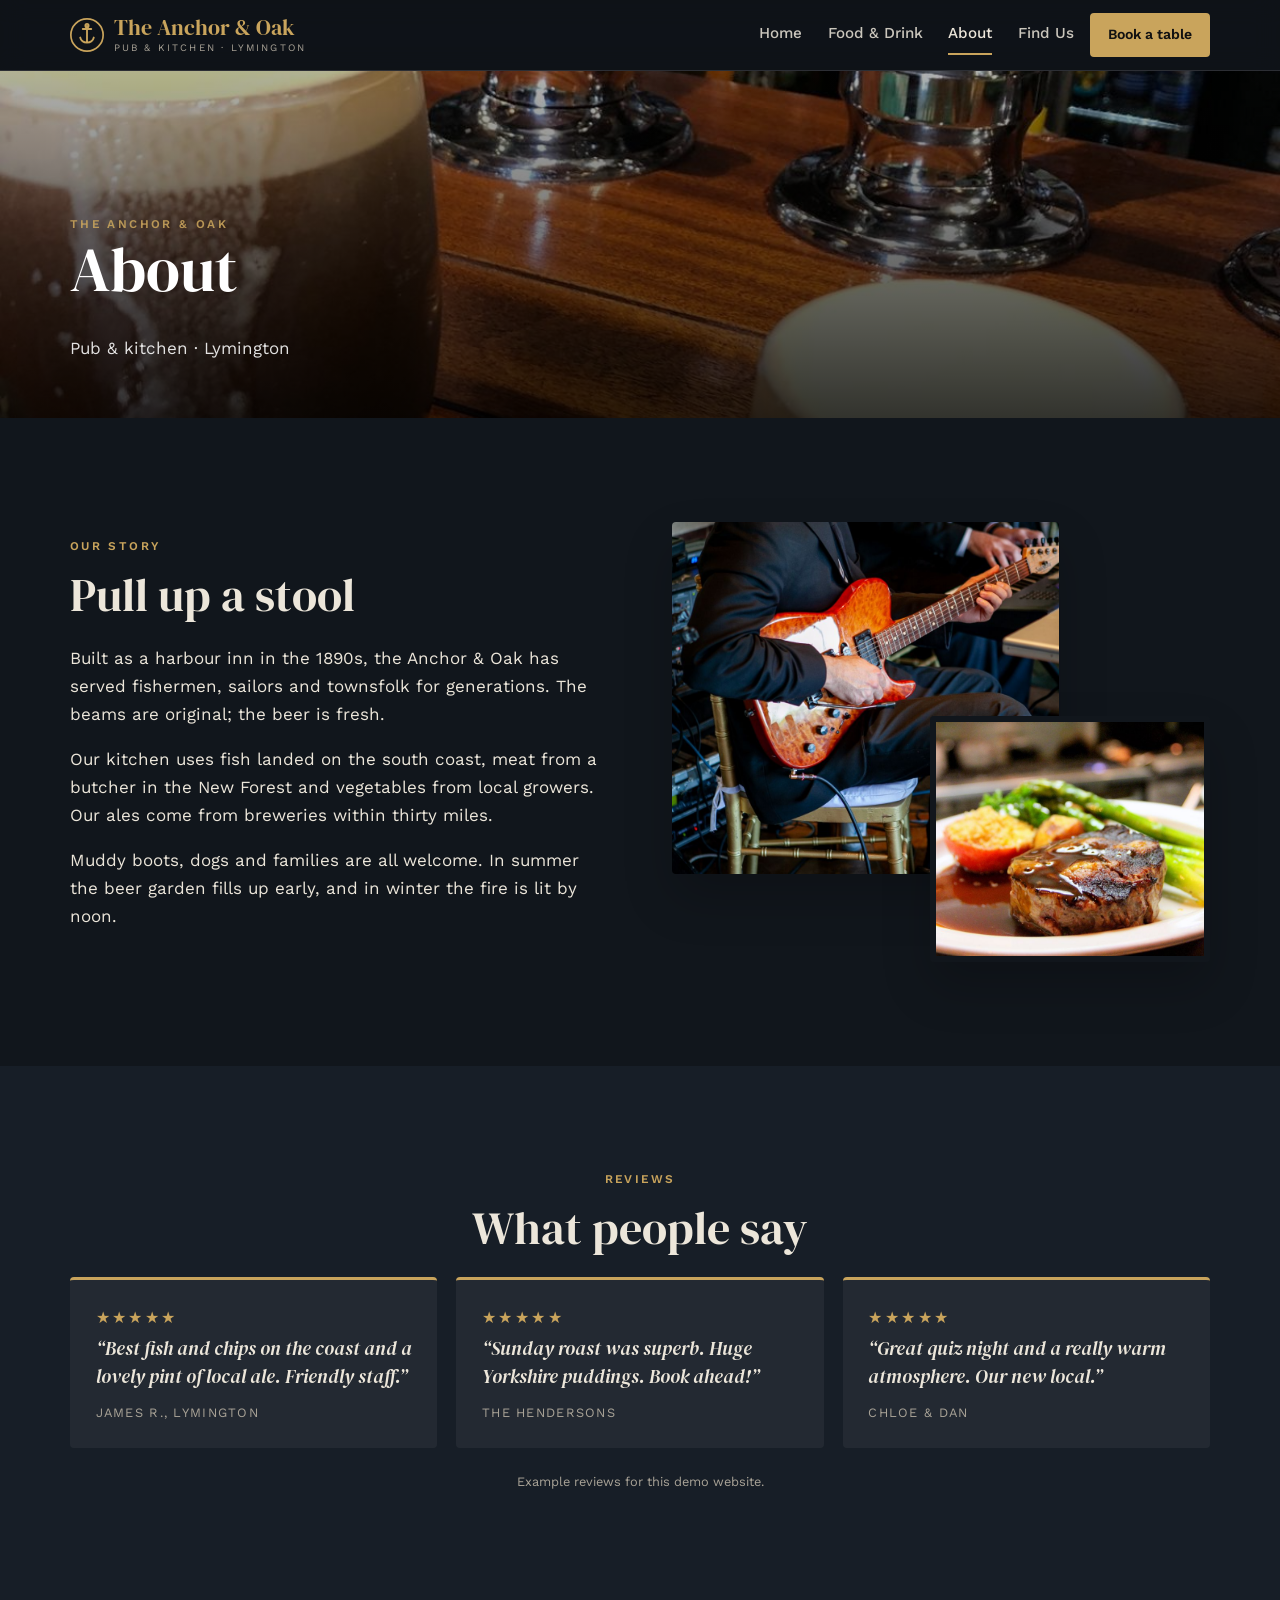
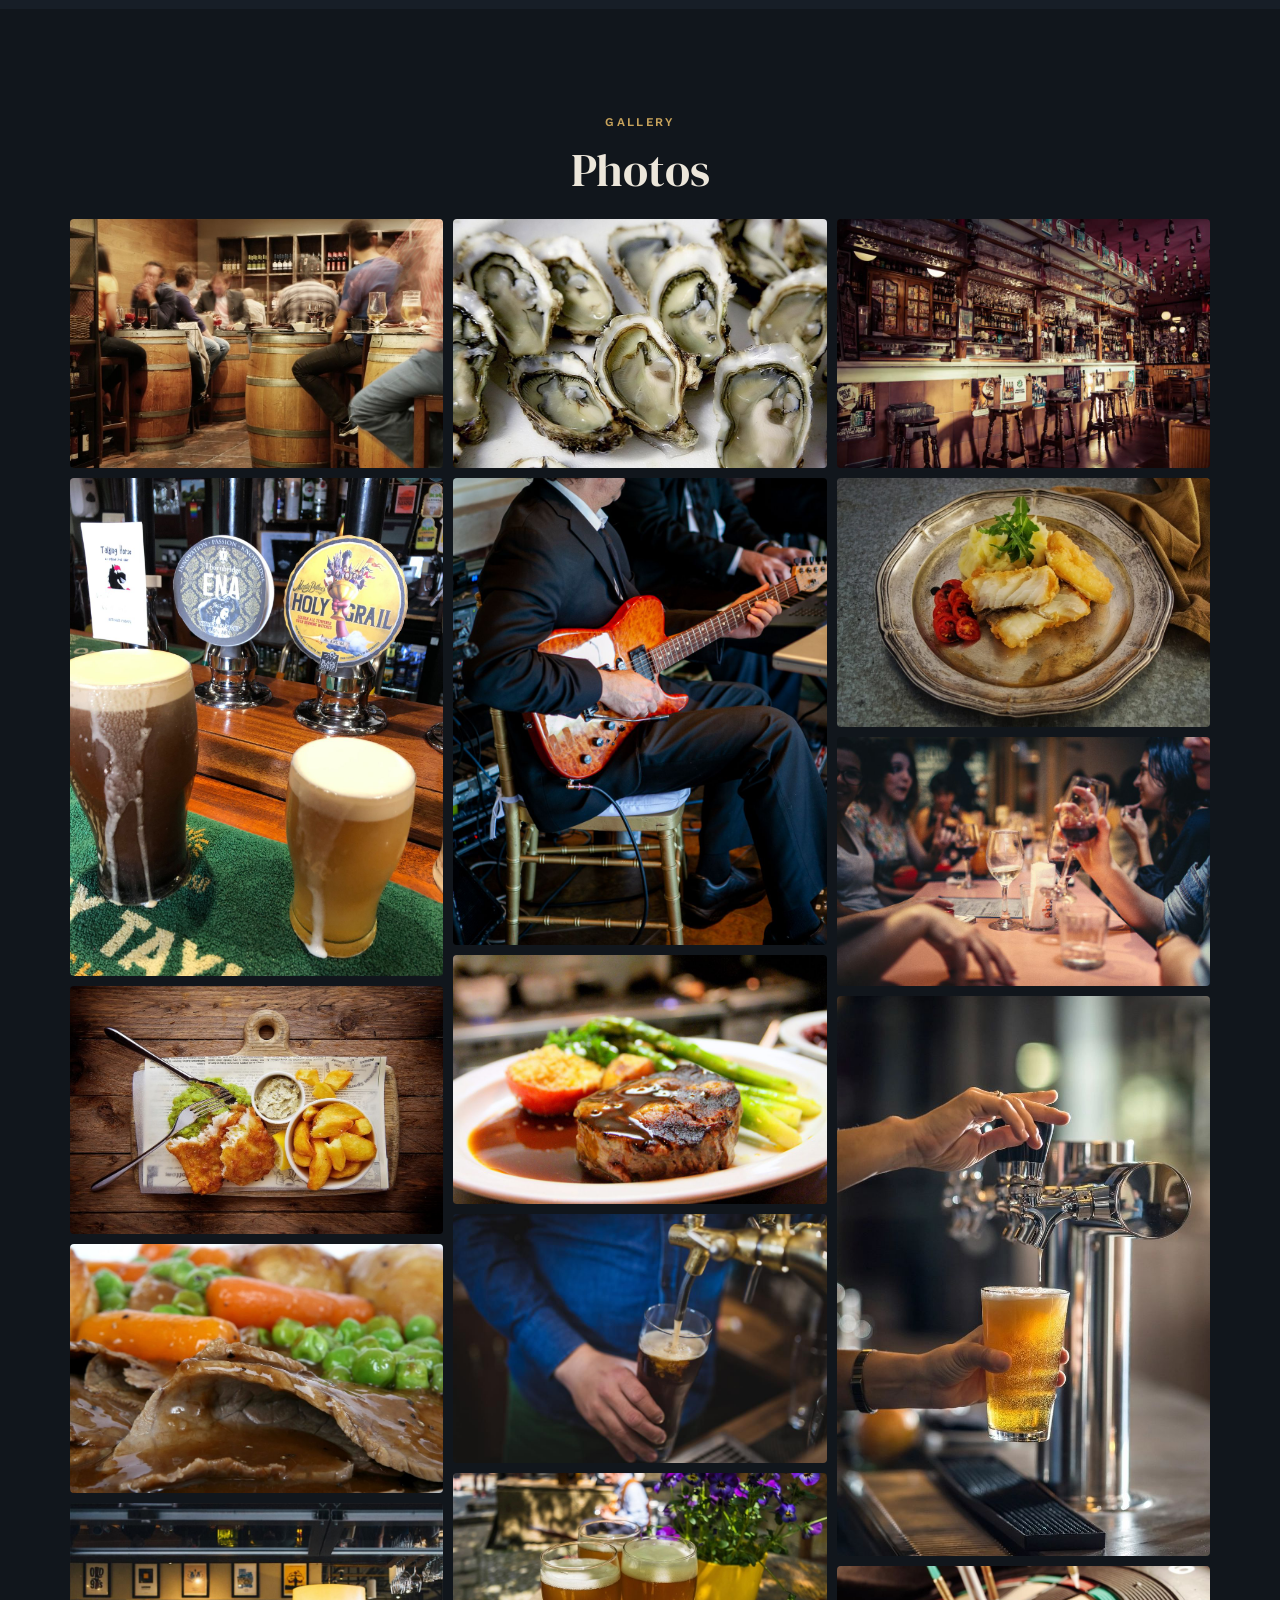
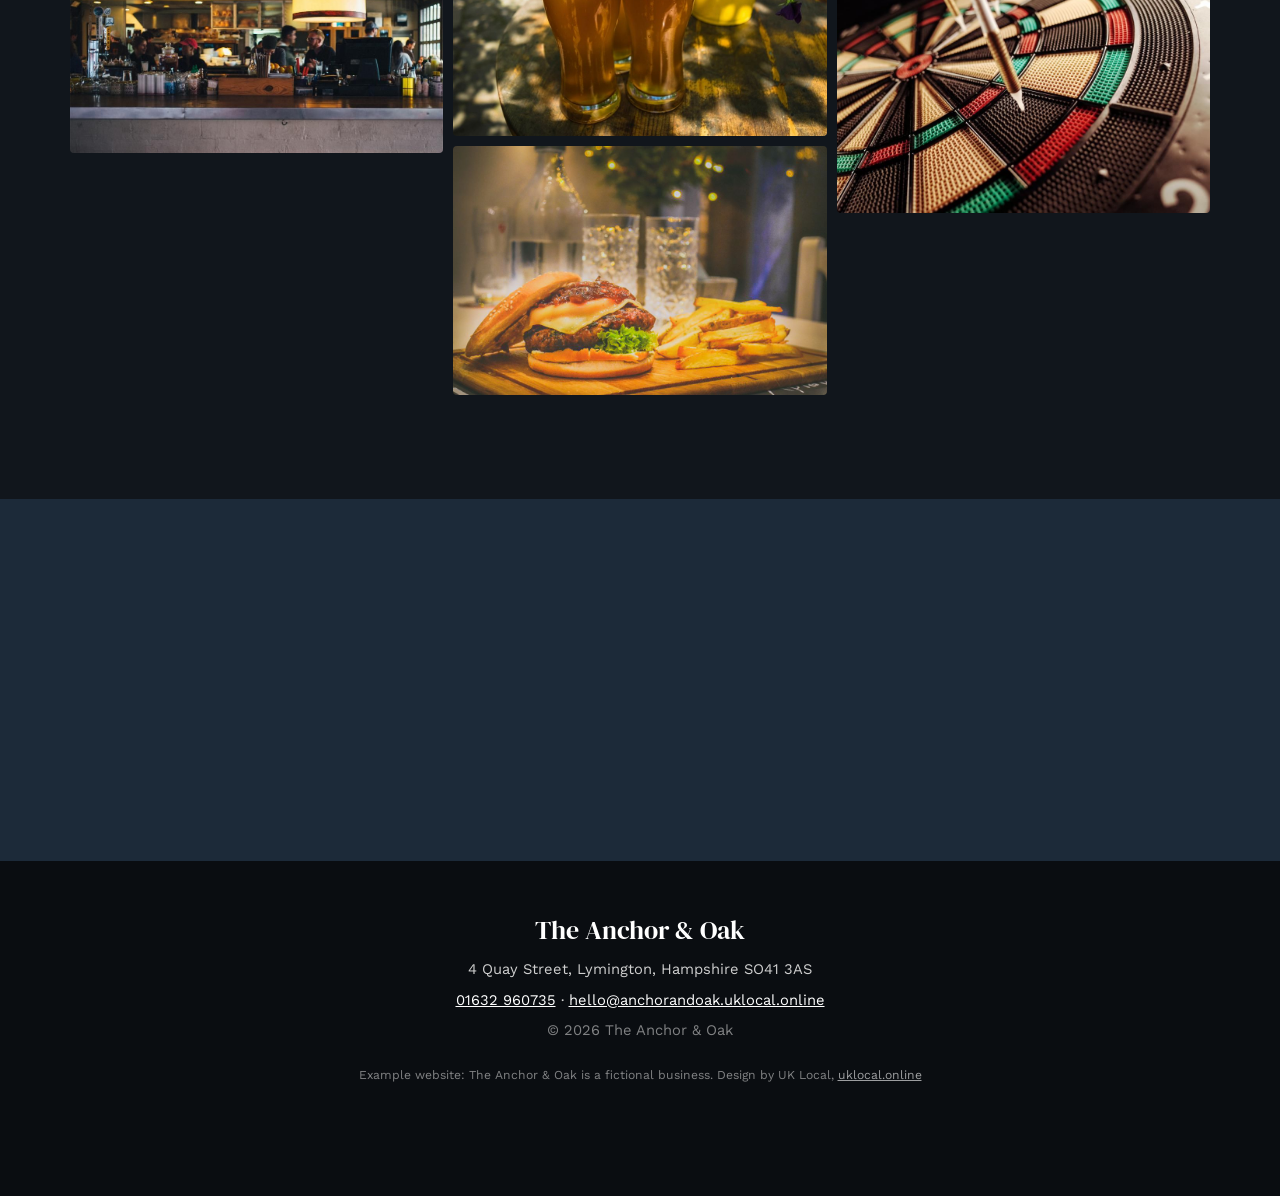
==== about.html @ 2f38d8e1 "Example website: The Anchor & Oak (UK example)" ====
<!doctype html><html lang="en-GB"><head><meta charset="utf-8"><meta name="viewport" content="width=device-width,initial-scale=1">
<title>About | The Anchor &amp; Oak</title><meta name="description" content="Built as a harbour inn in the 1890s, the Anchor &amp; Oak has served fishermen, sailors and townsfolk for generations. The beams are original; the beer is fresh."><meta name="robots" content="noindex"><meta name="theme-color" content="#1c2a39">
<meta property="og:title" content="The Anchor &amp; Oak"><meta property="og:description" content="Built as a harbour inn in the 1890s, the Anchor &amp; Oak has served fishermen, sailors and townsfolk for generations. The beams are original; the beer is fresh."><meta property="og:image" content="https://anchorandoak.uklocal.online/assets/images/b058.jpg">
<link rel="icon" href="data:image/svg+xml,%3Csvg%20viewBox%3D%220%200%2040%2040%22%20xmlns%3D%22http%3A//www.w3.org/2000/svg%22%3E%3Ccircle%20cx%3D%2220%22%20cy%3D%2220%22%20r%3D%2219%22%20fill%3D%22none%22%20stroke%3D%22%23c9a45c%22%20stroke-width%3D%222%22/%3E%3Cpath%20d%3D%22M20%209v20M15%2013h10M12%2023c1%204%204%206%208%206s7-2%208-6%22%20fill%3D%22none%22%20stroke%3D%22%23c9a45c%22%20stroke-width%3D%222.2%22%20stroke-linecap%3D%22round%22/%3E%3Ccircle%20cx%3D%2220%22%20cy%3D%229%22%20r%3D%222%22%20fill%3D%22none%22%20stroke%3D%22%23c9a45c%22%20stroke-width%3D%222%22/%3E%3C/svg%3E">
<link rel="preconnect" href="https://fonts.googleapis.com"><link rel="preconnect" href="https://fonts.gstatic.com" crossorigin>
<link href="https://fonts.googleapis.com/css2?family=DM+Serif+Display&family=Work+Sans:wght@400;500;600;700&display=swap" rel="stylesheet"><link rel="stylesheet" href="css/styles.css"></head><body class="">
<header class="nav"><div class="wrap nav-in"><a class="brand" href="index.html"><svg viewBox="0 0 40 40" aria-hidden="true"><circle cx="20" cy="20" r="19" fill="none" stroke="var(--b)" stroke-width="2"/><path d="M20 9v20M15 13h10M12 23c1 4 4 6 8 6s7-2 8-6" fill="none" stroke="var(--b)" stroke-width="2.2" stroke-linecap="round"/><circle cx="20" cy="9" r="2" fill="none" stroke="var(--b)" stroke-width="2"/></svg><span><b>The Anchor &amp; Oak</b><small>Pub &amp; kitchen · Lymington</small></span></a>
<nav class="links" id="links"><a href="index.html">Home</a><a href="menu.html">Food &amp; Drink</a><a href="about.html" class=on>About</a><a href="visit.html">Find Us</a></nav><a class="btn sm" href="tel:+441632960735">Book a table</a><button class="burger" id="burger" aria-label="Menu"><span></span><span></span><span></span></button></div></header><main><section class="phero"><img src="assets/images/011.jpg" alt=""><div class="shade"></div><div class="wrap rv"><p class="eyebrow">The Anchor &amp; Oak</p><h1>About</h1><p>Pub &amp; kitchen · Lymington</p></div></section>
<section class="s"><div class="wrap two"><div class="rv"><p class="eyebrow">Our story</p><h2>Pull up a stool</h2><p>Built as a harbour inn in the 1890s, the Anchor &amp; Oak has served fishermen, sailors and townsfolk for generations. The beams are original; the beer is fresh.</p><p>Our kitchen uses fish landed on the south coast, meat from a butcher in the New Forest and vegetables from local growers. Our ales come from breweries within thirty miles.</p><p>Muddy boots, dogs and families are all welcome. In summer the beer garden fills up early, and in winter the fire is lit by noon.</p></div><figure class="stack rv"><img class="a1" src="assets/images/105.jpg" alt="Live music on Fridays" loading="lazy"><img class="a2" src="assets/images/074.jpg" alt="Steak night" loading="lazy"></figure></div></section>
<section class="s alt"><div class="wrap"><p class="eyebrow center">Reviews</p><h2 class="center">What people say</h2><div class="quotes"><blockquote class="rv"><span class="stars">★★★★★</span>“Best fish and chips on the coast and a lovely pint of local ale. Friendly staff.”<cite>James R., Lymington</cite></blockquote><blockquote class="rv"><span class="stars">★★★★★</span>“Sunday roast was superb. Huge Yorkshire puddings. Book ahead!”<cite>The Hendersons</cite></blockquote><blockquote class="rv"><span class="stars">★★★★★</span>“Great quiz night and a really warm atmosphere. Our new local.”<cite>Chloe &amp; Dan</cite></blockquote></div><p class="exnote">Example reviews for this demo website.</p></div></section><section class="s" id="gallery"><div class="wrap"><p class="eyebrow center">Gallery</p><h2 class="center">Photos</h2><div class="gal"><a href="assets/images/b058.jpg" data-lb="A full house"><img src="assets/images/b058.jpg" alt="A full house" loading="lazy"></a><a href="assets/images/011.jpg" data-lb="Pints on the bar"><img src="assets/images/011.jpg" alt="Pints on the bar" loading="lazy"></a><a href="assets/images/b008.jpg" data-lb="Fish &amp; chips"><img src="assets/images/b008.jpg" alt="Fish &amp; chips" loading="lazy"></a><a href="assets/images/b026.jpg" data-lb="The Sunday roast"><img src="assets/images/b026.jpg" alt="The Sunday roast" loading="lazy"></a><a href="assets/images/060.jpg" data-lb="Inside the pub"><img src="assets/images/060.jpg" alt="Inside the pub" loading="lazy"></a><a href="assets/images/b145.jpg" data-lb="Local oysters"><img src="assets/images/b145.jpg" alt="Local oysters" loading="lazy"></a><a href="assets/images/105.jpg" data-lb="Live music on Fridays"><img src="assets/images/105.jpg" alt="Live music on Fridays" loading="lazy"></a><a href="assets/images/074.jpg" data-lb="Steak night"><img src="assets/images/074.jpg" alt="Steak night" loading="lazy"></a><a href="assets/images/013.jpg" data-lb="Pouring a fresh one"><img src="assets/images/013.jpg" alt="Pouring a fresh one" loading="lazy"></a><a href="assets/images/b087.jpg" data-lb="Afternoon in the beer garden"><img src="assets/images/b087.jpg" alt="Afternoon in the beer garden" loading="lazy"></a><a href="assets/images/039.jpg" data-lb="The Anchor burger"><img src="assets/images/039.jpg" alt="The Anchor burger" loading="lazy"></a><a href="assets/images/053.jpg" data-lb="The back bar"><img src="assets/images/053.jpg" alt="The back bar" loading="lazy"></a><a href="assets/images/b006.jpg" data-lb="Fresh fish, crisp batter"><img src="assets/images/b006.jpg" alt="Fresh fish, crisp batter" loading="lazy"></a><a href="assets/images/051.jpg" data-lb="Friends around the table"><img src="assets/images/051.jpg" alt="Friends around the table" loading="lazy"></a><a href="assets/images/b091.jpg" data-lb="On tap"><img src="assets/images/b091.jpg" alt="On tap" loading="lazy"></a><a href="assets/images/b051.jpg" data-lb="Darts by the fire"><img src="assets/images/b051.jpg" alt="Darts by the fire" loading="lazy"></a></div></div></section><section class="band"><div class="wrap rv"><p class="eyebrow" style="color:var(--b)">The Anchor &amp; Oak</p><h2>See you at the bar.</h2><p>4 Quay Street, Lymington, Hampshire SO41 3AS</p>
<div class="cta"><a class="btn" href="tel:+441632960735">📞 01632 960735</a><a class="btn ghost" style="color:#fff" href="https://wa.me/447700900735">WhatsApp</a><a class="btn ghost" style="color:#fff" href="https://www.google.com/maps/search/?api=1&query=Quay+Street%2C+Lymington%2C+Hampshire">Directions</a></div></div></section></main>
<footer class="foot"><div class="wrap"><b>The Anchor &amp; Oak</b><p>4 Quay Street, Lymington, Hampshire SO41 3AS</p>
<p><a href="tel:+441632960735">01632 960735</a> · <a href="mailto:hello@anchorandoak.uklocal.online">hello@anchorandoak.uklocal.online</a></p><p style="opacity:.6">© 2026 The Anchor &amp; Oak</p>
<p class="ex">Example website: The Anchor &amp; Oak is a fictional business. Design by UK Local, <a href="https://uklocal.online/">uklocal.online</a></p></div></footer>
<div class="mbar"><a class="call" href="tel:+441632960735">📞 Call</a><a href="https://wa.me/447700900735">💬 WhatsApp</a><a href="https://www.google.com/maps/search/?api=1&query=Quay+Street%2C+Lymington%2C+Hampshire">📍 Map</a></div>
<div class="lb" id="lb"><button aria-label="Close">×</button><img alt=""><p></p></div><script src="js/main.js"></script></body></html>
---- css/styles.css ----
:root{--bg:#11161c;--fg:#ece6da;--a:#1c2a39;--b:#c9a45c;--c:#171e27;--r:4px;--f1:'DM Serif Display',Georgia,serif;--f2:'Work Sans',system-ui,sans-serif;--mut:#a9a397;--card:rgba(255,255,255,.05);--line:rgba(255,255,255,.12)}
*{box-sizing:border-box}html{scroll-behavior:smooth}body{margin:0;background:var(--bg);color:var(--fg);font-family:var(--f2);line-height:1.65;-webkit-font-smoothing:antialiased;font-size:17px}
img{max-width:100%;display:block}a{color:inherit}.wrap{width:min(100% - 2.5rem,1140px);margin:auto}
h1,h2,h3{font-family:var(--f1);line-height:1.1;margin:0 0 .5em;font-weight:400;}h2{font-size:clamp(1.9rem,4vw,2.9rem)}h3{font-size:1.35rem}
.eyebrow{text-transform:uppercase;letter-spacing:.2em;font-size:.74rem;font-weight:600;color:var(--b);margin:0 0 .8rem}.center{text-align:center}.sub{color:var(--mut);max-width:640px}.center.sub{margin:0 auto 2.2rem}
.topstrip{background:var(--b);color:#fff;text-align:center;font-weight:600;font-size:.9rem;padding:.45rem 1rem}.topstrip a{color:#fff}
.nav{position:sticky;top:0;z-index:40;background:rgba(14,18,24,.86);backdrop-filter:blur(12px);-webkit-backdrop-filter:blur(12px);border-bottom:1px solid var(--line)}.nav-in{display:flex;align-items:center;gap:1rem;height:70px}
.brand{text-decoration:none;display:flex;align-items:center;gap:.6rem;margin-right:auto}.brand svg{width:34px;height:34px;flex:none}.brand span{display:flex;flex-direction:column;line-height:1}.brand b{font-family:var(--f1);font-size:1.4rem;color:var(--b);font-weight:400;}.brand small{font-size:.62rem;letter-spacing:.22em;text-transform:uppercase;color:var(--mut);margin-top:4px}
.links{display:flex;gap:1.6rem}.links a{text-decoration:none;font-weight:500;font-size:.95rem;opacity:.85;padding:6px 0;border-bottom:2px solid transparent}.links a:hover,.links a.on{opacity:1;border-color:var(--b)}
.btn{display:inline-flex;align-items:center;gap:.45rem;text-decoration:none;font-weight:600;padding:.85rem 1.4rem;border-radius:var(--r);background:var(--b);color:#111;border:2px solid var(--b);transition:.25s;font-family:var(--f2);font-size:1rem}.btn:hover{transform:translateY(-2px);filter:brightness(1.07)}.btn.ghost{background:transparent;color:inherit;border-color:currentColor}.btn.sm{padding:.55rem 1rem;font-size:.88rem}.btn.alt{background:var(--a);border-color:var(--a);color:#fff}
.burger{display:none;background:none;border:0;width:42px;height:42px;cursor:pointer;color:inherit;padding:0}.burger span{display:block;height:2px;background:currentColor;margin:7px 8px;transition:.3s}
@media(max-width:860px){.links{position:fixed;inset:70px 0 auto 0;flex-direction:column;gap:0;background:var(--bg);padding:.5rem 1.25rem 1.25rem;transform:translateY(-150%);transition:.35s;box-shadow:0 20px 40px rgba(0,0,0,.2)}.links.open{transform:none}.links a{padding:14px 0;border-bottom:1px solid var(--line);font-size:1.05rem}.burger{display:block}.nav .btn.sm{display:none}}
.hero{position:relative;color:#fff;overflow:hidden}.hero .bgimg{position:absolute;inset:0;width:100%;height:100%;object-fit:cover;animation:kb 18s ease-out both}@keyframes kb{from{transform:scale(1.12)}to{transform:scale(1)}}
.hero .shade{position:absolute;inset:0;background:linear-gradient(180deg,rgba(0,0,0,.25) 0%,rgba(0,0,0,.4) 45%,rgba(0,0,0,.86) 100%)}.hero-in{position:relative;max-width:760px}
.hero.full{min-height:clamp(580px,90vh,860px);display:flex;align-items:flex-end}.hero.full .hero-in{padding:clamp(7rem,22vh,12rem) 0 4.5rem}
.hero h1{font-size:clamp(2.5rem,7vw,4.8rem);margin-bottom:.5rem}.hero h1 em{font-style:normal;color:var(--b)}.hero .lead{font-size:1.15rem;opacity:.94;max-width:600px;margin:0}
.cta{display:flex;flex-wrap:wrap;gap:.75rem;margin-top:1.6rem}.badges{display:flex;flex-wrap:wrap;gap:.5rem;margin-top:1.8rem}.badges span{font-size:.8rem;padding:.4rem .85rem;border-radius:99px;background:rgba(255,255,255,.14);border:1px solid rgba(255,255,255,.3);backdrop-filter:blur(6px)}
.hero.split{color:var(--fg);background:var(--c)}.hero.split .grid2{display:grid;grid-template-columns:1.05fr 1fr;align-items:center;gap:3rem;min-height:clamp(560px,82vh,760px);padding:3rem 0}.hero.split .badges span{background:var(--bg);border-color:var(--line);color:var(--fg)}.hero.split h1 em{color:var(--b)}
.hero.split .pic{position:relative;height:clamp(420px,70vh,620px)}.hero.split .pic img{position:absolute;object-fit:cover;border-radius:var(--r);box-shadow:0 30px 60px rgba(0,0,0,.18)}.hero.split .pic .p1{top:0;left:0;width:82%;height:86%}.hero.split .pic .p2{right:0;bottom:0;width:48%;height:46%;border:6px solid var(--c)}
.hcard{position:absolute;left:-6%;bottom:8%;background:var(--bg);color:var(--fg);border-radius:var(--r);padding:.9rem 1.2rem;box-shadow:0 18px 40px rgba(0,0,0,.18);font-size:.9rem;line-height:1.35}.hcard b{display:block;font-family:var(--f1);font-size:1.15rem;color:var(--a)}
.hero.block{background:var(--a)}.hero.block .grid2{display:grid;grid-template-columns:1.1fr 1fr;min-height:clamp(560px,80vh,760px)}.hero.block .hero-in{padding:4rem clamp(1.25rem,5vw,4.5rem) 4rem max(1.25rem,calc((100vw - 1140px)/2));align-self:center;max-width:none}.hero.block .pic{position:relative;min-height:340px}.hero.block .pic img{position:absolute;inset:0;width:100%;height:100%;object-fit:cover}.hero.block .pic .tag{position:absolute;left:1.2rem;bottom:1.2rem;background:var(--b);color:#fff;font-weight:700;padding:.6rem 1rem;border-radius:var(--r);font-size:.95rem}
.hero.block h1{font-size:clamp(2.6rem,6.5vw,4.9rem);line-height:1}
@media(max-width:860px){.hero.split .grid2{grid-template-columns:1fr;gap:2rem;min-height:0;padding:2rem 0 3rem}.hero.split .pic{height:360px;order:-1}.hcard{left:auto;right:4%;bottom:-4%}.hero.block .grid2{grid-template-columns:1fr}.hero.block .pic{order:-1;min-height:260px}.hero.block .hero-in{padding:2.5rem 1.25rem 3rem}}
section.s{padding:clamp(4rem,9vw,6.5rem) 0}.alt{background:var(--c)}.two{display:grid;grid-template-columns:1fr 1fr;gap:clamp(2rem,5vw,4.5rem);align-items:center}
@media(max-width:860px){.two{grid-template-columns:1fr}}
.stack{position:relative;min-height:440px;margin:0}.stack img{position:absolute;object-fit:cover;border-radius:var(--r);box-shadow:0 24px 50px rgba(0,0,0,.2)}.stack .a1{left:0;top:0;width:72%;height:80%}.stack .a2{right:0;bottom:0;width:52%;height:56%;border:6px solid var(--bg)}
.ticks{list-style:none;padding:0;margin:1.2rem 0 0}.ticks li{padding:.45rem 0 .45rem 1.8rem;position:relative}.ticks li:before{content:'';position:absolute;left:0;top:.95rem;width:10px;height:10px;border-radius:50%;background:var(--b)}
.feats{display:grid;grid-template-columns:repeat(auto-fit,minmax(240px,1fr));gap:1.2rem}.feat{background:var(--card);border-radius:var(--r);overflow:hidden;box-shadow:0 10px 30px rgba(0,0,0,.08);transition:.3s}.feat:hover{transform:translateY(-5px)}.feat img{width:100%;aspect-ratio:4/3;object-fit:cover}.feat div{padding:1.1rem 1.25rem 1.3rem}.feat p{margin:0;color:var(--mut);font-size:.95rem}.feat h3{margin-bottom:.25rem}.feat .price{display:inline-block;margin-top:.7rem;font-weight:700;color:var(--b);font-size:.95rem}
.feats.ov .feat{position:relative;aspect-ratio:3/4;box-shadow:none}.feats.ov .feat img{position:absolute;inset:0;height:100%;aspect-ratio:auto}.feats.ov .feat div{position:absolute;inset:auto 0 0 0;padding:4rem 1.3rem 1.3rem;background:linear-gradient(transparent,rgba(0,0,0,.9));color:#fff}.feats.ov .feat p{color:#ddd}@media(max-width:860px){.feats.ov .feat{aspect-ratio:4/3}}
.strip{display:grid;grid-template-columns:2fr 1fr 1fr;grid-auto-rows:220px;gap:10px}.strip a:first-child{grid-row:span 2}.strip img{width:100%;height:100%;object-fit:cover;transition:.4s}.strip a{overflow:hidden;border-radius:var(--r)}.strip a:hover img{transform:scale(1.06)}@media(max-width:700px){.strip{grid-template-columns:1fr 1fr;grid-auto-rows:150px}}
.quotes{display:grid;grid-template-columns:repeat(auto-fit,minmax(260px,1fr));gap:1.2rem}.quotes blockquote{margin:0;padding:1.6rem;background:var(--card);border-radius:var(--r);border-top:3px solid var(--b);font-family:var(--f1);font-size:1.18rem;line-height:1.45;font-style:italic}.quotes .stars{color:var(--b);letter-spacing:.15em;font-style:normal;font-size:1rem;display:block;margin-bottom:.4rem}.quotes cite{display:block;margin-top:.9rem;font-family:var(--f2);font-style:normal;font-size:.8rem;color:var(--mut);letter-spacing:.1em;text-transform:uppercase}
.exnote{font-size:.8rem;color:var(--mut);text-align:center;margin-top:1.4rem}
.band{background:var(--a);color:#fff;text-align:center;padding:4.5rem 0}.band h2{color:#fff}.band p{opacity:.85}.band .cta{justify-content:center}
.phero{position:relative;color:#fff;padding:9rem 0 3.5rem;overflow:hidden}.phero img{position:absolute;inset:0;width:100%;height:100%;object-fit:cover}.phero .shade{position:absolute;inset:0;background:linear-gradient(180deg,rgba(0,0,0,.3),rgba(0,0,0,.8))}.phero .wrap{position:relative}.phero h1{font-size:clamp(2.3rem,6vw,3.9rem)}.phero p{opacity:.88;margin:0}
.menu{display:grid;grid-template-columns:repeat(auto-fit,minmax(320px,1fr));gap:1.4rem}.mcard{background:var(--card);padding:1.8rem;border-radius:var(--r);box-shadow:0 8px 24px rgba(0,0,0,.06);border-left:4px solid var(--b)}.mcard h3{margin:0}.mcard .mnote{color:var(--mut);font-size:.9rem;margin:.1rem 0 .9rem}.mcard ul{list-style:none;padding:0;margin:0}.mcard li{display:flex;align-items:baseline;gap:.6rem;padding:.6rem 0;border-bottom:1px dashed var(--line)}.mcard li:last-child{border:0}.mcard li span{flex:1}.mcard li b{white-space:nowrap;color:var(--b);font-weight:700}
.note{font-size:.9rem;color:var(--mut);text-align:center;margin-top:2rem}
.events{display:grid;grid-template-columns:repeat(auto-fit,minmax(220px,1fr));gap:1rem}.ev{border:1px solid var(--line);border-radius:var(--r);padding:1.4rem;background:var(--card)}.ev b{display:block;font-family:var(--f1);font-size:1.5rem;color:var(--b);font-weight:400}.ev span{color:var(--fg);opacity:.85}
.svcs{display:grid;grid-template-columns:repeat(auto-fit,minmax(300px,1fr));gap:1.2rem}.svc{display:grid;grid-template-columns:120px 1fr;background:#fff;border:1px solid var(--line);border-radius:var(--r);overflow:hidden;box-shadow:0 6px 18px rgba(15,27,45,.06);transition:.25s}.svc:hover{transform:translateY(-4px);box-shadow:0 14px 30px rgba(15,27,45,.12)}.svc img{width:100%;height:100%;object-fit:cover}.svc div{padding:1.1rem 1.2rem}.svc h3{margin:0 0 .2rem;font-size:1.45rem}.svc p{margin:0;color:var(--mut);font-size:.95rem;line-height:1.45}.svc .price{display:inline-block;margin-top:.6rem;background:var(--c);color:var(--a);font-weight:700;font-size:.85rem;padding:.25rem .7rem;border-radius:99px}
.svcs.big .svc{grid-template-columns:1fr}.svcs.big .svc img{aspect-ratio:16/9;height:auto}
.steps{display:grid;grid-template-columns:repeat(3,1fr);gap:1.2rem;counter-reset:s}.step{background:#fff;border-radius:var(--r);padding:1.6rem;border-top:4px solid var(--b);box-shadow:0 6px 18px rgba(15,27,45,.06)}.step:before{counter-increment:s;content:counter(s);display:grid;place-items:center;width:44px;height:44px;border-radius:50%;background:var(--a);color:#fff;font-family:var(--f1);font-size:1.4rem;font-weight:700;margin-bottom:.8rem}.step h3{margin:0 0 .3rem}.step p{margin:0;color:var(--mut)}@media(max-width:860px){.steps{grid-template-columns:1fr}}
.chips{display:flex;flex-wrap:wrap;gap:.5rem;margin:1.2rem 0}.chips span{background:#fff;border:1px solid var(--line);border-radius:99px;padding:.4rem .9rem;font-weight:500;font-size:.92rem}
.gal{columns:3 260px;column-gap:10px}.gal a{display:block;margin-bottom:10px;border-radius:var(--r);overflow:hidden;break-inside:avoid}.gal img{width:100%;transition:.4s}.gal a:hover img{transform:scale(1.04)}
.lb{position:fixed;inset:0;background:rgba(0,0,0,.92);display:none;align-items:center;justify-content:center;z-index:99;padding:1rem}.lb.on{display:flex}.lb img{max-height:86vh;max-width:94vw;border-radius:6px}.lb p{position:absolute;bottom:1.2rem;color:#fff;width:100%;text-align:center;margin:0}.lb button{position:absolute;top:1rem;right:1rem;background:none;border:0;color:#fff;font-size:2.2rem;cursor:pointer}
dl.info{display:grid;grid-template-columns:auto 1fr;gap:.75rem 1.4rem;margin:1.4rem 0}dl.info dt{font-weight:700;color:var(--b);text-transform:uppercase;font-size:.75rem;letter-spacing:.15em;padding-top:.3rem}dl.info dd{margin:0}dl.info a{color:inherit;font-weight:600}
.hours{width:100%;border-collapse:collapse;margin:1rem 0}.hours td{padding:.7rem 0;border-bottom:1px solid var(--line)}.hours td:last-child{text-align:right;font-weight:600}
.map iframe{width:100%;height:440px;border:0;border-radius:var(--r);filter:grayscale(.3) invert(.9) hue-rotate(180deg)}
.foot{background:#0a0d11;color:#cfcfcf;padding:3rem 0 6.5rem;text-align:center;font-size:.92rem}.foot b{font-family:var(--f1);font-size:1.6rem;color:#fff;font-weight:400;}.foot a{color:#fff}.foot p{margin:.4rem 0}.foot .ex{margin-top:1.4rem;font-size:.76rem;opacity:.6}
.mbar{position:fixed;left:0;right:0;bottom:0;display:none;z-index:50;background:var(--a);box-shadow:0 -6px 20px rgba(0,0,0,.2);padding-bottom:env(safe-area-inset-bottom)}.mbar a{flex:1;text-align:center;color:#fff;text-decoration:none;font-weight:600;padding:14px 4px;font-size:.95rem}.mbar a.call{background:var(--b);color:#111}.mbar a+a{border-left:1px solid rgba(255,255,255,.18)}@media(max-width:860px){.mbar{display:flex}}
.rv{opacity:0;transform:translateY(26px);transition:opacity .8s ease,transform .8s ease}.rv.in{opacity:1;transform:none}
@media(prefers-reduced-motion:reduce){.rv{opacity:1;transform:none;transition:none}.hero .bgimg{animation:none}}
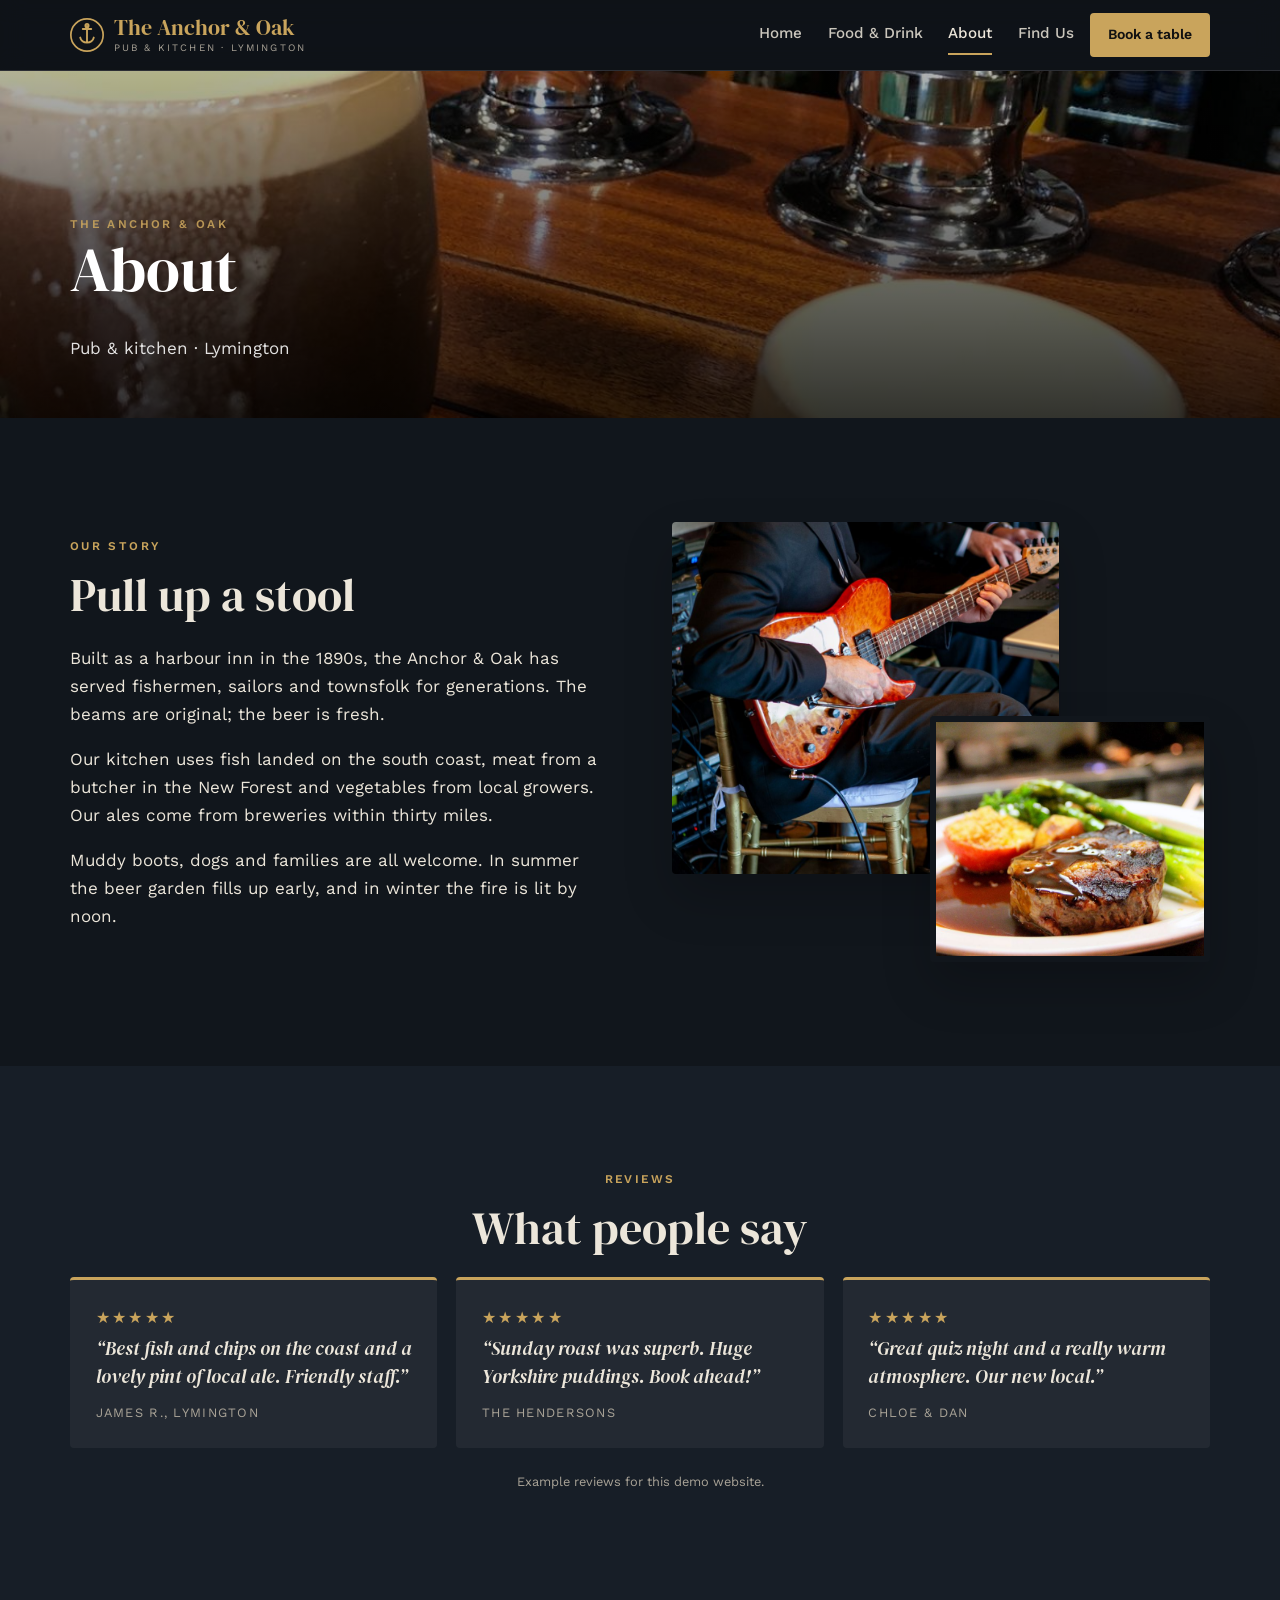
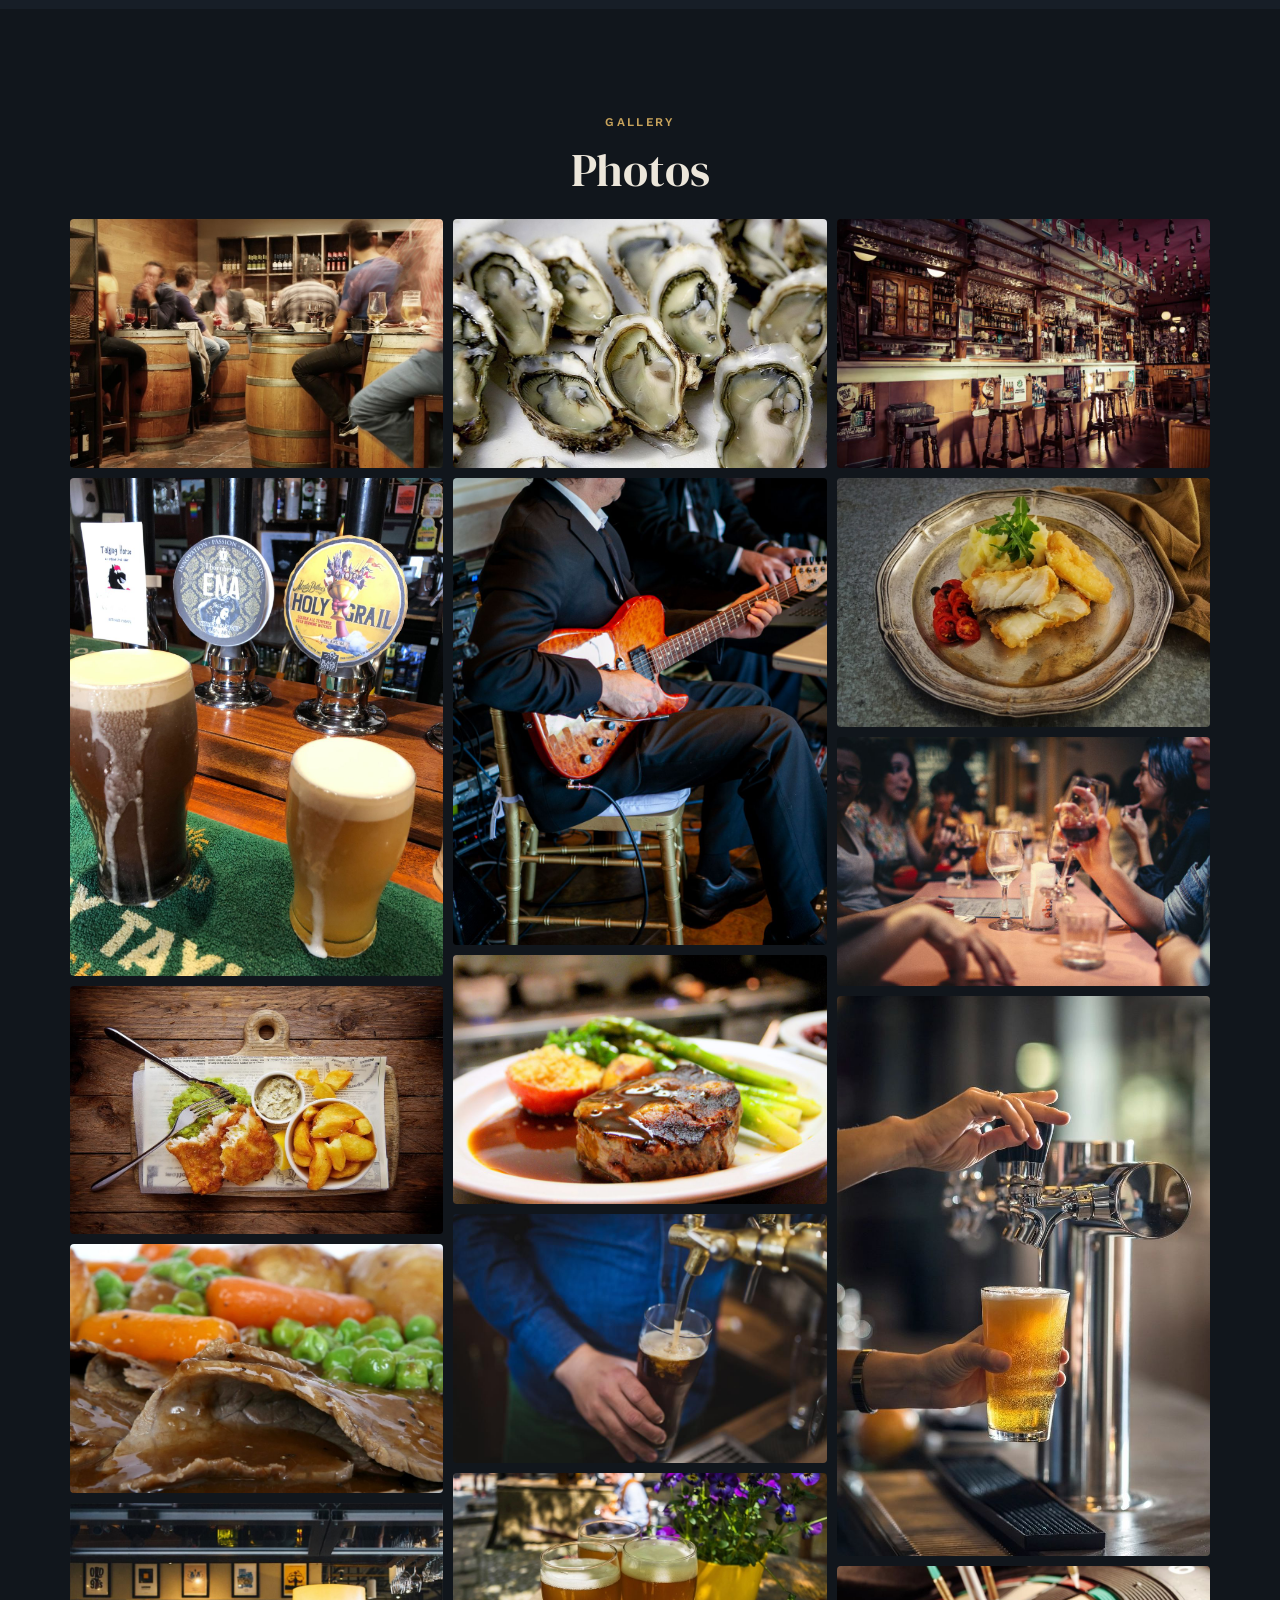
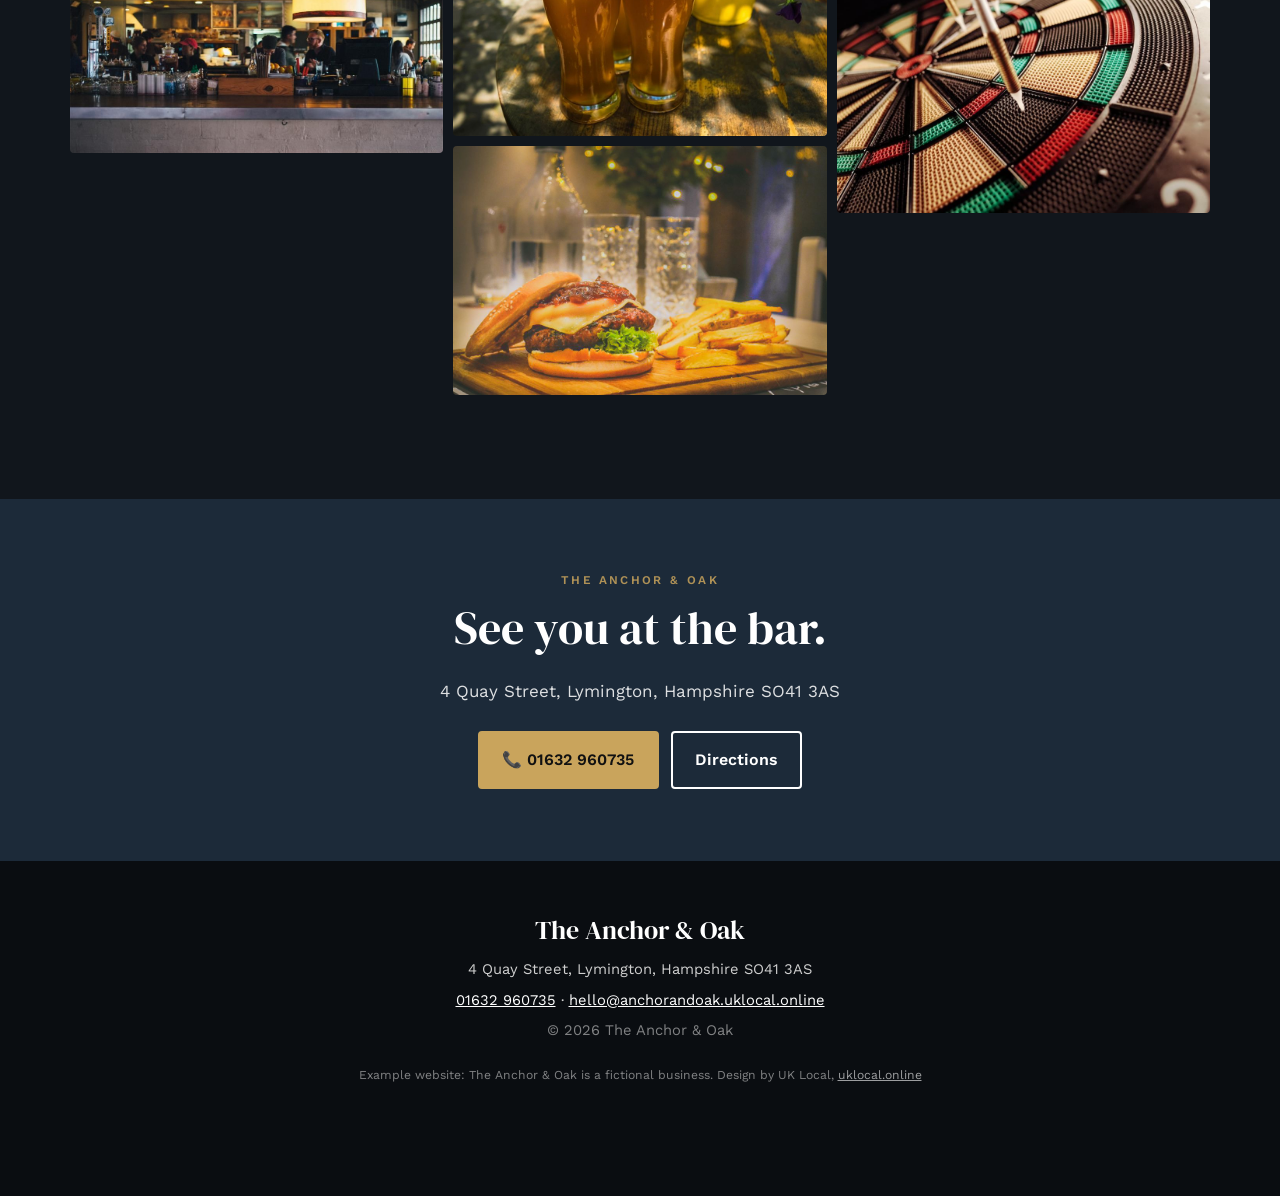
==== commit 025a08b0: "Remove WhatsApp buttons (UK/AU examples are email-only); mobile bar now Call / Email / Map" ====
--- a/about.html
+++ b/about.html
@@ -8,9 +8,9 @@
 <nav class="links" id="links"><a href="index.html">Home</a><a href="menu.html">Food &amp; Drink</a><a href="about.html" class=on>About</a><a href="visit.html">Find Us</a></nav><a class="btn sm" href="tel:+441632960735">Book a table</a><button class="burger" id="burger" aria-label="Menu"><span></span><span></span><span></span></button></div></header><main><section class="phero"><img src="assets/images/011.jpg" alt=""><div class="shade"></div><div class="wrap rv"><p class="eyebrow">The Anchor &amp; Oak</p><h1>About</h1><p>Pub &amp; kitchen · Lymington</p></div></section>
 <section class="s"><div class="wrap two"><div class="rv"><p class="eyebrow">Our story</p><h2>Pull up a stool</h2><p>Built as a harbour inn in the 1890s, the Anchor &amp; Oak has served fishermen, sailors and townsfolk for generations. The beams are original; the beer is fresh.</p><p>Our kitchen uses fish landed on the south coast, meat from a butcher in the New Forest and vegetables from local growers. Our ales come from breweries within thirty miles.</p><p>Muddy boots, dogs and families are all welcome. In summer the beer garden fills up early, and in winter the fire is lit by noon.</p></div><figure class="stack rv"><img class="a1" src="assets/images/105.jpg" alt="Live music on Fridays" loading="lazy"><img class="a2" src="assets/images/074.jpg" alt="Steak night" loading="lazy"></figure></div></section>
 <section class="s alt"><div class="wrap"><p class="eyebrow center">Reviews</p><h2 class="center">What people say</h2><div class="quotes"><blockquote class="rv"><span class="stars">★★★★★</span>“Best fish and chips on the coast and a lovely pint of local ale. Friendly staff.”<cite>James R., Lymington</cite></blockquote><blockquote class="rv"><span class="stars">★★★★★</span>“Sunday roast was superb. Huge Yorkshire puddings. Book ahead!”<cite>The Hendersons</cite></blockquote><blockquote class="rv"><span class="stars">★★★★★</span>“Great quiz night and a really warm atmosphere. Our new local.”<cite>Chloe &amp; Dan</cite></blockquote></div><p class="exnote">Example reviews for this demo website.</p></div></section><section class="s" id="gallery"><div class="wrap"><p class="eyebrow center">Gallery</p><h2 class="center">Photos</h2><div class="gal"><a href="assets/images/b058.jpg" data-lb="A full house"><img src="assets/images/b058.jpg" alt="A full house" loading="lazy"></a><a href="assets/images/011.jpg" data-lb="Pints on the bar"><img src="assets/images/011.jpg" alt="Pints on the bar" loading="lazy"></a><a href="assets/images/b008.jpg" data-lb="Fish &amp; chips"><img src="assets/images/b008.jpg" alt="Fish &amp; chips" loading="lazy"></a><a href="assets/images/b026.jpg" data-lb="The Sunday roast"><img src="assets/images/b026.jpg" alt="The Sunday roast" loading="lazy"></a><a href="assets/images/060.jpg" data-lb="Inside the pub"><img src="assets/images/060.jpg" alt="Inside the pub" loading="lazy"></a><a href="assets/images/b145.jpg" data-lb="Local oysters"><img src="assets/images/b145.jpg" alt="Local oysters" loading="lazy"></a><a href="assets/images/105.jpg" data-lb="Live music on Fridays"><img src="assets/images/105.jpg" alt="Live music on Fridays" loading="lazy"></a><a href="assets/images/074.jpg" data-lb="Steak night"><img src="assets/images/074.jpg" alt="Steak night" loading="lazy"></a><a href="assets/images/013.jpg" data-lb="Pouring a fresh one"><img src="assets/images/013.jpg" alt="Pouring a fresh one" loading="lazy"></a><a href="assets/images/b087.jpg" data-lb="Afternoon in the beer garden"><img src="assets/images/b087.jpg" alt="Afternoon in the beer garden" loading="lazy"></a><a href="assets/images/039.jpg" data-lb="The Anchor burger"><img src="assets/images/039.jpg" alt="The Anchor burger" loading="lazy"></a><a href="assets/images/053.jpg" data-lb="The back bar"><img src="assets/images/053.jpg" alt="The back bar" loading="lazy"></a><a href="assets/images/b006.jpg" data-lb="Fresh fish, crisp batter"><img src="assets/images/b006.jpg" alt="Fresh fish, crisp batter" loading="lazy"></a><a href="assets/images/051.jpg" data-lb="Friends around the table"><img src="assets/images/051.jpg" alt="Friends around the table" loading="lazy"></a><a href="assets/images/b091.jpg" data-lb="On tap"><img src="assets/images/b091.jpg" alt="On tap" loading="lazy"></a><a href="assets/images/b051.jpg" data-lb="Darts by the fire"><img src="assets/images/b051.jpg" alt="Darts by the fire" loading="lazy"></a></div></div></section><section class="band"><div class="wrap rv"><p class="eyebrow" style="color:var(--b)">The Anchor &amp; Oak</p><h2>See you at the bar.</h2><p>4 Quay Street, Lymington, Hampshire SO41 3AS</p>
-<div class="cta"><a class="btn" href="tel:+441632960735">📞 01632 960735</a><a class="btn ghost" style="color:#fff" href="https://wa.me/447700900735">WhatsApp</a><a class="btn ghost" style="color:#fff" href="https://www.google.com/maps/search/?api=1&query=Quay+Street%2C+Lymington%2C+Hampshire">Directions</a></div></div></section></main>
+<div class="cta"><a class="btn" href="tel:+441632960735">📞 01632 960735</a><a class="btn ghost" style="color:#fff" href="https://www.google.com/maps/search/?api=1&query=Quay+Street%2C+Lymington%2C+Hampshire">Directions</a></div></div></section></main>
 <footer class="foot"><div class="wrap"><b>The Anchor &amp; Oak</b><p>4 Quay Street, Lymington, Hampshire SO41 3AS</p>
 <p><a href="tel:+441632960735">01632 960735</a> · <a href="mailto:hello@anchorandoak.uklocal.online">hello@anchorandoak.uklocal.online</a></p><p style="opacity:.6">© 2026 The Anchor &amp; Oak</p>
 <p class="ex">Example website: The Anchor &amp; Oak is a fictional business. Design by UK Local, <a href="https://uklocal.online/">uklocal.online</a></p></div></footer>
-<div class="mbar"><a class="call" href="tel:+441632960735">📞 Call</a><a href="https://wa.me/447700900735">💬 WhatsApp</a><a href="https://www.google.com/maps/search/?api=1&query=Quay+Street%2C+Lymington%2C+Hampshire">📍 Map</a></div>
+<div class="mbar"><a class="call" href="tel:+441632960735">📞 Call</a><a href="mailto:hello@anchorandoak.uklocal.online">✉️ Email</a><a href="https://www.google.com/maps/search/?api=1&query=Quay+Street%2C+Lymington%2C+Hampshire">📍 Map</a></div>
 <div class="lb" id="lb"><button aria-label="Close">×</button><img alt=""><p></p></div><script src="js/main.js"></script></body></html>
--- a/css/styles.css
+++ b/css/styles.css
@@ -42,7 +42,7 @@
 .chips{display:flex;flex-wrap:wrap;gap:.5rem;margin:1.2rem 0}.chips span{background:#fff;border:1px solid var(--line);border-radius:99px;padding:.4rem .9rem;font-weight:500;font-size:.92rem}
 .gal{columns:3 260px;column-gap:10px}.gal a{display:block;margin-bottom:10px;border-radius:var(--r);overflow:hidden;break-inside:avoid}.gal img{width:100%;transition:.4s}.gal a:hover img{transform:scale(1.04)}
 .lb{position:fixed;inset:0;background:rgba(0,0,0,.92);display:none;align-items:center;justify-content:center;z-index:99;padding:1rem}.lb.on{display:flex}.lb img{max-height:86vh;max-width:94vw;border-radius:6px}.lb p{position:absolute;bottom:1.2rem;color:#fff;width:100%;text-align:center;margin:0}.lb button{position:absolute;top:1rem;right:1rem;background:none;border:0;color:#fff;font-size:2.2rem;cursor:pointer}
-dl.info{display:grid;grid-template-columns:auto 1fr;gap:.75rem 1.4rem;margin:1.4rem 0}dl.info dt{font-weight:700;color:var(--b);text-transform:uppercase;font-size:.75rem;letter-spacing:.15em;padding-top:.3rem}dl.info dd{margin:0}dl.info a{color:inherit;font-weight:600}
+dl.info{display:grid;grid-template-columns:auto minmax(0,1fr);gap:.75rem 1.4rem;margin:1.4rem 0}dl.info dt{font-weight:700;color:var(--b);text-transform:uppercase;font-size:.75rem;letter-spacing:.15em;padding-top:.3rem}dl.info dd{margin:0;min-width:0;overflow-wrap:anywhere}dl.info a{color:inherit;font-weight:600}
 .hours{width:100%;border-collapse:collapse;margin:1rem 0}.hours td{padding:.7rem 0;border-bottom:1px solid var(--line)}.hours td:last-child{text-align:right;font-weight:600}
 .map iframe{width:100%;height:440px;border:0;border-radius:var(--r);filter:grayscale(.3) invert(.9) hue-rotate(180deg)}
 .foot{background:#0a0d11;color:#cfcfcf;padding:3rem 0 6.5rem;text-align:center;font-size:.92rem}.foot b{font-family:var(--f1);font-size:1.6rem;color:#fff;font-weight:400;}.foot a{color:#fff}.foot p{margin:.4rem 0}.foot .ex{margin-top:1.4rem;font-size:.76rem;opacity:.6}
